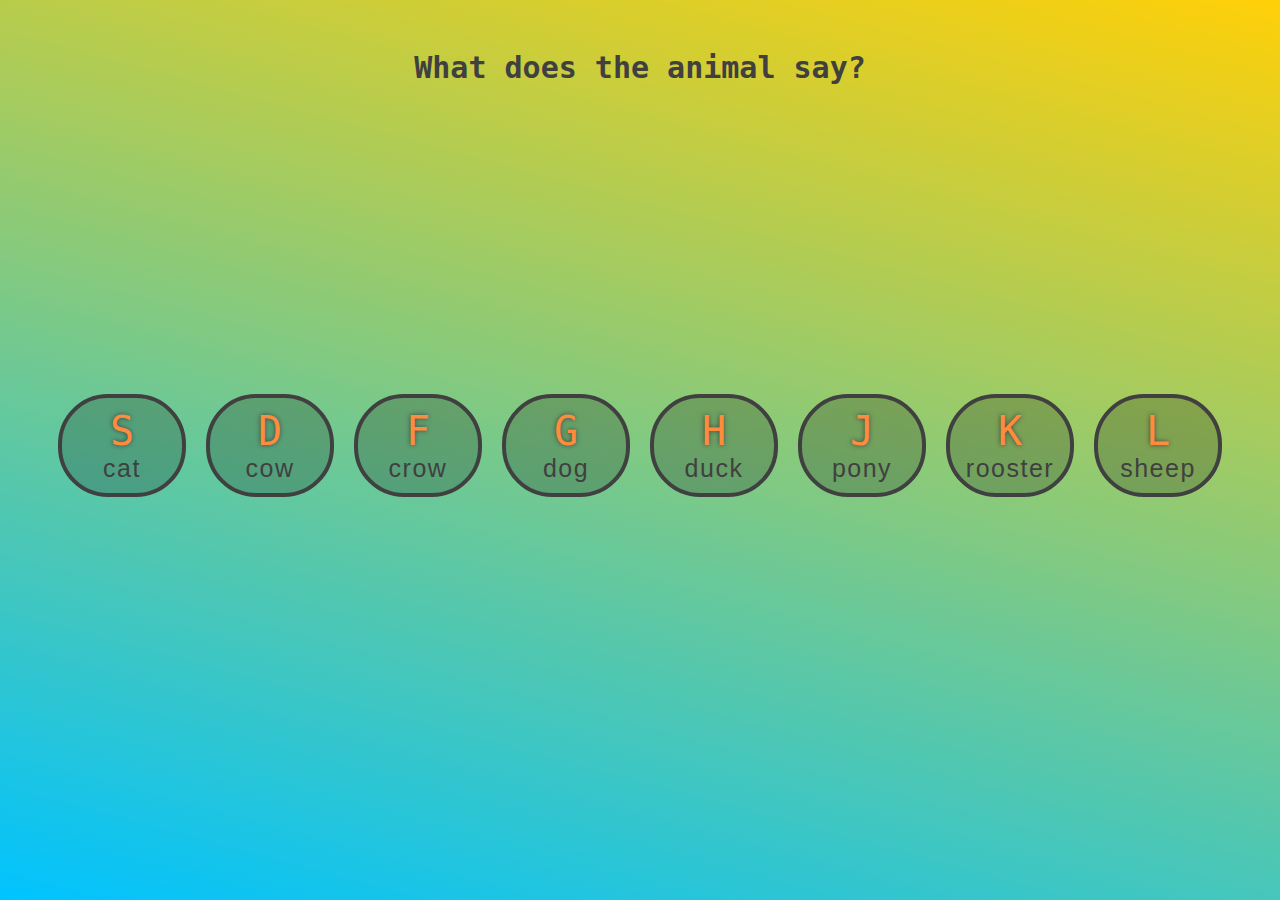
==== 01_animal_sounds/index.html @ 7900391c "01 animal sounds: adadapt HTML & CSS from Wes' drum kit code" ====
<!DOCTYPE html>
<html lang="en">
<head>
  <meta charset="UTF-8">
  <title>JS Animal Noises</title>
  <link rel="stylesheet" href="style.css">
</head>
<body>

  <h1>What does the animal say?</h1>

  <div class="keys">
    <div data-key="83" class="key">
      <kbd>S</kbd>
      <span class="sound">cat</span>
    </div>
    <div data-key="68" class="key">
      <kbd>D</kbd>
      <span class="sound">cow</span>
    </div>
    <div data-key="70" class="key">
      <kbd>F</kbd>
      <span class="sound">crow</span>
    </div>
    <div data-key="71" class="key">
      <kbd>G</kbd>
      <span class="sound">dog</span>
    </div>
    <div data-key="72" class="key">
      <kbd>H</kbd>
      <span class="sound">duck</span>
    </div>
    <div data-key="74" class="key">
      <kbd>J</kbd>
      <span class="sound">pony</span>
    </div>
    <div data-key="75" class="key">
      <kbd>K</kbd>
      <span class="sound">rooster</span>
    </div>
    <div data-key="76" class="key">
      <kbd>L</kbd>
      <span class="sound">sheep</span>
    </div>
  </div>

  <audio data-key="83" src="sounds/cat.wav"></audio>
  <audio data-key="68" src="sounds/cow.wav"></audio>
  <audio data-key="70" src="sounds/crow.wav"></audio>
  <audio data-key="71" src="sounds/dog.wav"></audio>
  <audio data-key="72" src="sounds/duck.wav"></audio>
  <audio data-key="74" src="sounds/pony.wav"></audio>
  <audio data-key="75" src="sounds/rooster.wav"></audio>
  <audio data-key="76" src="sounds/sheep.wav"></audio>

<script src="script.js"></script>
</body>
</html>
---- 01_animal_sounds/style.css ----
html {
  font-size: 10px;
  background: linear-gradient(15deg, #00C3FF, #FFD008);
}

body,html {
  margin: 0;
  padding: 0;
  font-family: sans-serif;
}

body {
  height: 100vh;
}

h1 {
  margin: 0;
  padding: 50px 50px 0 50px;
  font-family: monospace;
  font-size: 3em;
  text-align: center;
  color: #404040;
}

.keys {
  min-height: 80vh;
  display: flex;
  flex: 1;
  flex-wrap: wrap;
  align-items: center;
  justify-content: center;
}

.key {
  width: 11rem;
  margin: 1rem;
  border: .4rem solid #404040;
  border-radius: 5rem;
  padding: 1rem .5rem;
  background: rgba(0,0,0,0.2);
  font-size: 1.5rem;
  text-align: center;
  color: #FF8B3C;
  transition: all .07s ease;
}

.playing {
  transform: scale(1.1);
  border-color: #FF4D4D;
  box-shadow: 0 0 1rem #FF4D4D;
}

kbd {
  display: block;
  font-size: 4rem;
  text-shadow: 0 0 .5rem #404040;
}

.sound {
  font-size: 2.5rem;
  letter-spacing: .15rem;
  color: #404040;
}
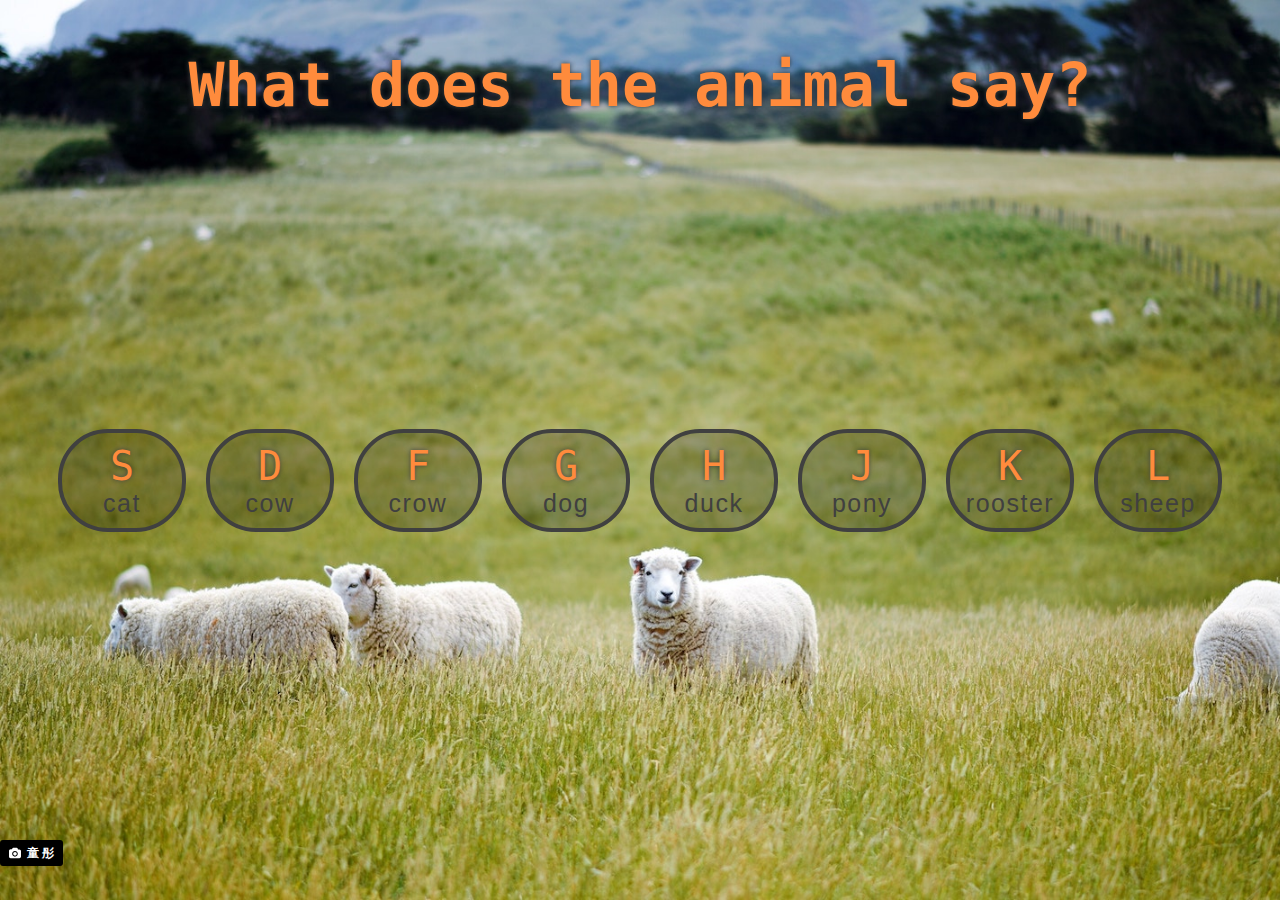
==== commit 34a13ad7: "01 animal sounds: add farm background and change h1 styling" ====
--- a/01_animal_sounds/index.html
+++ b/01_animal_sounds/index.html
@@ -53,6 +53,7 @@
   <audio data-key="75" src="sounds/rooster.wav"></audio>
   <audio data-key="76" src="sounds/sheep.wav"></audio>
 
+<a style="background-color:black;color:white;text-decoration:none;padding:4px 6px;font-family:-apple-system, BlinkMacSystemFont, &quot;San Francisco&quot;, &quot;Helvetica Neue&quot;, Helvetica, Ubuntu, Roboto, Noto, &quot;Segoe UI&quot;, Arial, sans-serif;font-size:12px;font-weight:bold;line-height:1.2;display:inline-block;border-radius:3px;" href="https://unsplash.com/@liz99?utm_medium=referral&amp;utm_campaign=photographer-credit&amp;utm_content=creditBadge" target="_blank" rel="noopener noreferrer" title="Download free do whatever you want high-resolution photos from 童 彤"><span style="display:inline-block;padding:2px 3px;"><svg xmlns="http://www.w3.org/2000/svg" style="height:12px;width:auto;position:relative;vertical-align:middle;top:-1px;fill:white;" viewBox="0 0 32 32"><title>unsplash-logo</title><path d="M20.8 18.1c0 2.7-2.2 4.8-4.8 4.8s-4.8-2.1-4.8-4.8c0-2.7 2.2-4.8 4.8-4.8 2.7.1 4.8 2.2 4.8 4.8zm11.2-7.4v14.9c0 2.3-1.9 4.3-4.3 4.3h-23.4c-2.4 0-4.3-1.9-4.3-4.3v-15c0-2.3 1.9-4.3 4.3-4.3h3.7l.8-2.3c.4-1.1 1.7-2 2.9-2h8.6c1.2 0 2.5.9 2.9 2l.8 2.4h3.7c2.4 0 4.3 1.9 4.3 4.3zm-8.6 7.5c0-4.1-3.3-7.5-7.5-7.5-4.1 0-7.5 3.4-7.5 7.5s3.3 7.5 7.5 7.5c4.2-.1 7.5-3.4 7.5-7.5z"></path></svg></span><span style="display:inline-block;padding:2px 3px;">童 彤</span></a>
 <script src="script.js"></script>
 </body>
 </html>
--- a/01_animal_sounds/style.css
+++ b/01_animal_sounds/style.css
@@ -1,25 +1,25 @@
 html {
   font-size: 10px;
-  background: linear-gradient(15deg, #00C3FF, #FFD008);
-}
-
-body,html {
-  margin: 0;
-  padding: 0;
-  font-family: sans-serif;
+  background-image: url("farm.jpg");
+  background-size: cover;
+  background-repeat: no-repeat;
 }
 
 body {
   height: 100vh;
+  margin: 0;
+  padding: 0;
+  font-family: sans-serif;
 }
 
 h1 {
   margin: 0;
   padding: 50px 50px 0 50px;
   font-family: monospace;
-  font-size: 3em;
+  font-size: 6em;
   text-align: center;
-  color: #404040;
+  color: #FF8B3C;
+  text-shadow: 0 0 .5rem #404040;
 }
 
 .keys {
